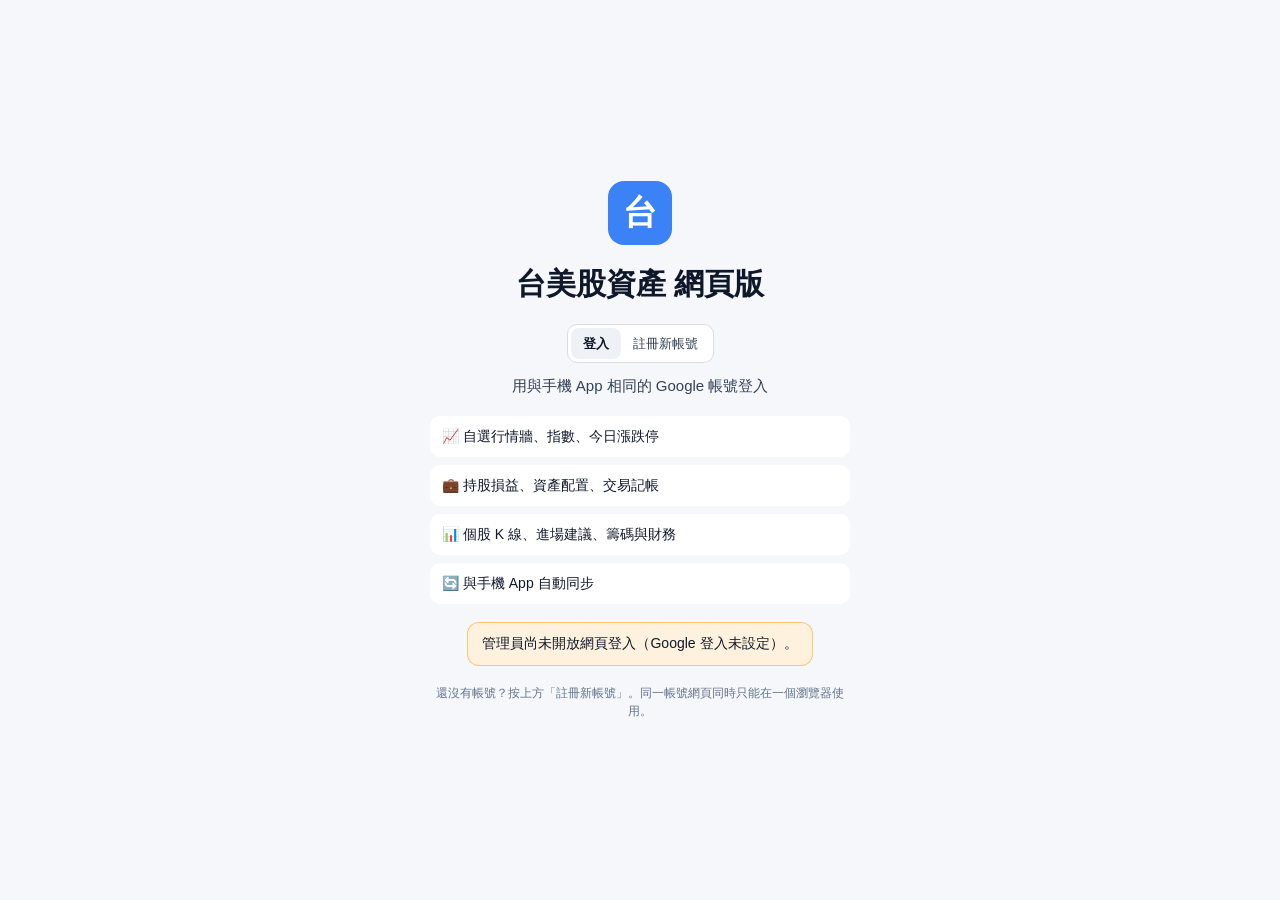
==== web/index.html @ 094830cd "同步 3f45122" ====
<!doctype html>
<html lang="zh-Hant-TW">
<head>
<meta charset="utf-8">
<meta name="viewport" content="width=device-width, initial-scale=1, viewport-fit=cover">
<meta name="theme-color" content="#0f1420">
<title>台美股資產 網頁版</title>
<meta name="description" content="台美股資產網頁版：自選行情、持股損益、交易紀錄、個股 K 線，與手機 App 同步。">
<link rel="icon" href="/web/icon.svg" type="image/svg+xml">
<link rel="manifest" href="/web/manifest.webmanifest">
<script>
  // 測試模式（?dev）：靜態檔改取最新原始碼
  (function () {
    // 每 5 分鐘換一次網址，避免瀏覽器沿用舊版程式
    var q = /[?&]dev\b/.test(location.search) ? '?dev' : '?v=' + Math.floor(Date.now() / 300000);
    document.write('<link rel="stylesheet" href="/web/style.css' + q + '">');
    document.write('<script type="module" src="/web/app.js' + q + '"><\/script>');
  })();
</script>
</head>
<body>
<div id="app"><div class="boot"><div class="logo">台</div><div>載入中…</div></div></div>
<noscript>請開啟 JavaScript 才能使用網頁版。</noscript>
</body>
</html>
---- web/style.css ----
:root {
  --bg: #0f1420; --card: #171d2b; --card2: #1f2637; --border: #2a3346; --text: #e6eaf2; --text2: #b8c0cf; --muted: #8b95a8;
  --primary: #3b82f6; --on-primary: #fff; --up: #ef4444; --down: #22c55e; --flat: #9ca3af; --warn: #f59e0b; --grid: #252d3f; --side: #0c111b; --tip: rgba(15, 20, 32, .85);
  --radius: 14px; --gap: 12px;
  --mono: ui-monospace, "SF Mono", "Roboto Mono", Menlo, Consolas, monospace;
}
:root[data-color="us"] { --up: #22c55e; --down: #ef4444; }
* { box-sizing: border-box; }
html, body { margin: 0; height: 100%; }
body { background: var(--bg); color: var(--text); font: 15px/1.5 -apple-system, BlinkMacSystemFont, "Segoe UI", "Noto Sans TC", "PingFang TC", "Microsoft JhengHei", sans-serif; -webkit-font-smoothing: antialiased; }
a { color: var(--primary); text-decoration: none; }
button { font: inherit; color: inherit; cursor: pointer; }
input, select, textarea { font: inherit; color: var(--text); background: var(--bg); border: 1px solid var(--border); border-radius: 10px; padding: 9px 11px; width: 100%; }
input:focus, select:focus, textarea:focus { outline: 2px solid var(--primary); outline-offset: -1px; }
.num { font-variant-numeric: tabular-nums; font-family: var(--mono); letter-spacing: -0.2px; }
.up { color: var(--up); } .down { color: var(--down); } .flat { color: var(--flat); }
.muted { color: var(--muted); } .text2 { color: var(--text2); }
.small { font-size: 12px; } .big { font-size: 22px; font-weight: 700; }
.hide { display: none !important; }

/* 載入 */
.boot { height: 100vh; display: flex; flex-direction: column; align-items: center; justify-content: center; gap: 14px; color: var(--muted); }
.logo { width: 64px; height: 64px; border-radius: 16px; background: var(--primary); color: #fff; display: flex; align-items: center; justify-content: center; font-size: 34px; font-weight: 700; }

/* 版面：桌機側欄、手機底部導覽 */
.shell { display: grid; grid-template-columns: 220px 1fr; min-height: 100vh; }
.side { position: sticky; top: 0; height: 100vh; border-right: 1px solid var(--border); padding: 18px 12px; display: flex; flex-direction: column; gap: 4px; background: var(--side); }
.brand { display: flex; align-items: center; gap: 10px; padding: 4px 8px 16px; font-weight: 700; font-size: 17px; }
.brand .logo { width: 34px; height: 34px; font-size: 18px; border-radius: 9px; }
.nav a { display: flex; align-items: center; gap: 10px; padding: 10px 12px; border-radius: 10px; color: var(--text2); font-size: 15px; }
.nav a:hover { background: var(--card); }
.nav a.on { background: var(--card2); color: var(--text); font-weight: 600; }
.nav .ic { width: 22px; text-align: center; }
.side .foot { margin-top: auto; padding: 10px 8px; font-size: 12px; color: var(--muted); }
.main { min-width: 0; padding: 20px 28px 40px; max-width: var(--maxw, 1280px); width: 100%; }
.top { display: flex; align-items: center; gap: 12px; margin-bottom: 14px; flex-wrap: wrap; }
.top h1 { font-size: 24px; margin: 0; flex: 1; }
.bottom { display: none; }
@media (max-width: 900px) {
  .shell { grid-template-columns: 1fr; }
  .side { display: none; }
  .main { padding: 14px 14px 90px; }
  .top h1 { font-size: 21px; }
  .bottom { display: flex; position: fixed; left: 0; right: 0; bottom: 0; background: #0c111b; border-top: 1px solid var(--border); z-index: 20; background: var(--side); padding-bottom: env(safe-area-inset-bottom); }
  .bottom a { flex: 1; display: flex; flex-direction: column; align-items: center; padding: 8px 0 6px; font-size: 11px; color: var(--muted); gap: 2px; }
  .bottom a .ic { font-size: 19px; }
  .bottom a.on { color: var(--primary); }
}

/* 卡片 */
.card { background: var(--card); border-radius: var(--radius); padding: 16px; }
.card h2 { font-size: 16px; margin: 0 0 10px; display: flex; align-items: center; gap: 8px; }
.card h2 .r { margin-left: auto; font-size: 13px; font-weight: 400; }
.grid { display: grid; gap: var(--gap); }
.g2 { grid-template-columns: repeat(2, minmax(0, 1fr)); } .g3 { grid-template-columns: repeat(3, minmax(0, 1fr)); } .g4 { grid-template-columns: repeat(4, minmax(0, 1fr)); }
@media (max-width: 900px) { .g3, .g4 { grid-template-columns: repeat(2, minmax(0, 1fr)); } }
@media (max-width: 560px) { .g2.stack, .g3.stack { grid-template-columns: 1fr; } }
.stack-v > * + * { margin-top: var(--gap); }
.tile { background: var(--card2); border-radius: 12px; padding: 12px 14px; }
.tile .k { font-size: 12px; color: var(--muted); }
.tile .v { font-size: 20px; font-weight: 700; margin-top: 2px; }
.tile .s { font-size: 12px; }
.row { display: flex; align-items: center; gap: 10px; }
.row.between { justify-content: space-between; }
.wrap { flex-wrap: wrap; }
.sp { flex: 1; }

/* 按鈕、標籤 */
.btn { border: 1px solid var(--border); background: var(--card2); border-radius: 10px; padding: 8px 14px; font-size: 14px; white-space: nowrap; }
.btn:hover { border-color: var(--primary); }
.btn.primary { background: var(--primary); border-color: var(--primary); color: var(--on-primary); font-weight: 600; }
.btn.danger { color: var(--up); }
.btn.sm { padding: 5px 10px; font-size: 13px; }
.btn:disabled { opacity: .5; cursor: default; }
.chips { display: flex; gap: 6px; overflow-x: auto; scrollbar-width: none; padding-bottom: 2px; }
.chips::-webkit-scrollbar { display: none; }
.chip { border: 1px solid var(--border); background: var(--card); border-radius: 999px; padding: 6px 14px; font-size: 13px; white-space: nowrap; color: var(--text2); }
.chip.on { background: var(--card2); color: var(--text); border-color: var(--primary); font-weight: 600; }
.seg { display: inline-flex; background: var(--card); border: 1px solid var(--border); border-radius: 10px; padding: 3px; }
.seg button { border: 0; background: none; padding: 6px 12px; border-radius: 8px; font-size: 13px; color: var(--text2); }
.seg button.on { background: var(--card2); color: var(--text); font-weight: 600; }
.tag { display: inline-block; font-size: 11px; font-weight: 600; padding: 1px 6px; border-radius: 6px; border: 1px solid; line-height: 1.5; white-space: nowrap; }
.mkt { font-size: 10px; font-weight: 700; padding: 1px 5px; border-radius: 4px; background: #3a2f12; color: #fbbf24; }
.mkt.us { background: #2a2346; color: #a78bfa; }
.badge { display: inline-block; font-weight: 700; padding: 2px 9px; border-radius: 7px; border: 1px solid; font-size: 13px; }

/* 指數列 */
.ticker { display: flex; gap: 8px; overflow-x: auto; scrollbar-width: none; margin-bottom: 10px; }
.ticker::-webkit-scrollbar { display: none; }
.tk { background: var(--card); border-radius: 12px; padding: 8px 12px; min-width: 128px; cursor: pointer; }
.tk .n { font-size: 12px; color: var(--muted); }
.tk .p { font-size: 16px; font-weight: 700; }
.tk .c { font-size: 12px; }
.limitbar { display: flex; align-items: center; gap: 12px; background: var(--card); border-radius: 12px; padding: 8px 12px; margin-bottom: 14px; cursor: pointer; font-size: 13px; }
.limitbar b { font-size: 16px; }

/* 行情牆 */
.wall { display: grid; grid-template-columns: repeat(auto-fill, minmax(var(--wall-w, 220px), 1fr)); gap: 10px; }
.wt { background: var(--card); border: 1.5px solid var(--border); border-radius: 12px; overflow: hidden; cursor: pointer; display: flex; flex-direction: column; position: relative; }
.wt:hover { border-color: var(--primary); }
.wt.upb { border-color: color-mix(in srgb, var(--up) 70%, transparent); }
.wt.downb { border-color: color-mix(in srgb, var(--down) 70%, transparent); }
.wt.lu { background: color-mix(in srgb, var(--up) 22%, var(--card)); }
.wt.ld { background: color-mix(in srgb, var(--down) 22%, var(--card)); }
.wt .hd { display: flex; align-items: baseline; gap: 6px; padding: 7px 10px; background: var(--card2); }
.wt .hd .nm { font-weight: 700; font-size: 15px; white-space: nowrap; overflow: hidden; text-overflow: ellipsis; }
.wt .hd .cd { margin-left: auto; color: #60a5fa; font-weight: 700; font-family: var(--mono); }
.wt .bd { padding: 6px 10px 9px; display: grid; grid-template-columns: 1fr auto; gap: 0 8px; align-items: end; }
.wt .px { font-size: 30px; font-weight: 800; line-height: 1.15; grid-column: 1 / 3; }
.wt .ch { font-size: 14px; }
.wt .pc { font-size: 14px; text-align: right; }
.wt .ex { font-size: 12px; color: var(--text2); }
.wt .ex.r { text-align: right; }
.wt .sk { height: 30px; grid-column: 1 / 3; margin: 2px 0; }
.wt .x { position: absolute; top: 4px; right: 4px; display: none; }
.wt:hover .x { display: block; }

/* 表格 */
.tbl { width: 100%; border-collapse: collapse; font-size: 14px; }
.tbl th { text-align: right; font-weight: 500; color: var(--muted); font-size: 12px; padding: 8px 10px; border-bottom: 1px solid var(--border); white-space: nowrap; cursor: pointer; user-select: none; }
.tbl th:first-child, .tbl td:first-child { text-align: left; }
.tbl td { text-align: right; padding: 10px; border-bottom: 1px solid var(--card2); white-space: nowrap; }
.tbl tr.click { cursor: pointer; }
.tbl tr.click:hover td { background: var(--card2); }
.tbl .nm { font-weight: 600; }
.tbl tfoot td { font-weight: 700; border-top: 1px solid var(--border); border-bottom: 0; }
.scroll-x { overflow-x: auto; }

/* 清單列（手機） */
.list .it { display: flex; align-items: center; gap: 10px; padding: 11px 4px; border-bottom: 1px solid var(--card2); cursor: pointer; }
.list .it:hover { background: var(--card2); }
.list .it .l { flex: 1; min-width: 0; }
.list .it .t1 { font-weight: 600; white-space: nowrap; overflow: hidden; text-overflow: ellipsis; }
.list .it .t2 { font-size: 12px; color: var(--muted); }
.list .it .r { text-align: right; }

/* 對話框 */
.modal-bg { position: fixed; inset: 0; background: rgba(0, 0, 0, .55); display: flex; align-items: center; justify-content: center; z-index: 50; padding: 16px; }
.modal { background: var(--card); border-radius: 16px; width: 100%; max-width: 460px; max-height: 92vh; overflow: auto; padding: 18px; border: 1px solid var(--border); }
.modal h3 { margin: 0 0 12px; font-size: 18px; }
.modal .acts { display: flex; gap: 8px; justify-content: flex-end; margin-top: 16px; }
.field { margin-top: 10px; }
.field label { display: block; font-size: 12px; color: var(--muted); margin-bottom: 4px; }
.toast { position: fixed; left: 50%; bottom: 90px; transform: translateX(-50%); background: #111827; border: 1px solid var(--border); padding: 10px 16px; border-radius: 10px; z-index: 60; font-size: 14px; }

/* 搜尋 */
.search { position: relative; }
.search .res { position: absolute; top: 100%; left: 0; right: 0; background: var(--card); border: 1px solid var(--border); border-radius: 10px; margin-top: 4px; z-index: 30; max-height: 320px; overflow: auto; }
.search .res div { padding: 9px 12px; cursor: pointer; display: flex; gap: 8px; }
.search .res div:hover, .search .res div.sel { background: var(--card2); }

/* 圖表 */
.chart-wrap { position: relative; width: 100%; }
.chart-wrap canvas { width: 100%; display: block; }
.chart-tip { position: absolute; top: 6px; left: 8px; font-size: 12px; pointer-events: none; background: var(--tip); padding: 3px 8px; border-radius: 6px; }

/* 登入 */
.login { min-height: 100vh; display: flex; align-items: center; justify-content: center; padding: 20px; }
.login .box { max-width: 420px; width: 100%; text-align: center; }
.login h1 { margin: 16px 0 6px; }
.login .feat { text-align: left; margin: 18px 0; display: grid; gap: 8px; }
.login .feat div { background: var(--card); border-radius: 10px; padding: 10px 12px; font-size: 14px; }
.gbtn { display: flex; justify-content: center; min-height: 44px; }

/* 鎖定 */
.locked { text-align: center; padding: 26px 16px; }
.locked .ic { font-size: 30px; }
.bar { height: 8px; border-radius: 4px; background: var(--card2); overflow: hidden; display: flex; }
.bar > div { height: 100%; }
.legend { display: flex; flex-wrap: wrap; gap: 6px 14px; font-size: 12px; margin-top: 8px; }
.legend i { display: inline-block; width: 9px; height: 9px; border-radius: 3px; margin-right: 5px; }
.cmp td, .cmp th { text-align: center !important; }
.cmp td:first-child, .cmp th:first-child { text-align: left !important; }
.notice { background: color-mix(in srgb, var(--warn) 14%, var(--card)); border: 1px solid color-mix(in srgb, var(--warn) 50%, transparent); border-radius: 12px; padding: 10px 14px; font-size: 14px; }
.notice.err { background: color-mix(in srgb, var(--up) 12%, var(--card)); border-color: color-mix(in srgb, var(--up) 50%, transparent); }
.empty { text-align: center; color: var(--muted); padding: 30px 10px; }

.m-only { display: none; }
@media (max-width: 700px) { .m-only { display: block; } .d-only { display: none !important; } }

.gsearch { margin: 0 4px 12px; }
.gsearch input { padding: 8px 10px; font-size: 14px; background: var(--card); }
.side { overflow-y: auto; }
.nav a { padding: 8px 12px; }
@media (max-width: 560px) { .wall { grid-template-columns: repeat(2, minmax(0, 1fr)); gap: 8px; } .wt .px { font-size: 22px; } .wt .hd .cd { display: none; } }

.heat { display: flex; flex-wrap: wrap; gap: 4px; }
.heat .ht { flex: 1 1 120px; min-height: 84px; border-radius: 8px; padding: 8px 10px; cursor: pointer; display: flex; flex-direction: column; justify-content: center; color: #fff; text-shadow: 0 1px 2px rgba(0,0,0,.4); }
.heat .ht:hover { outline: 2px solid var(--primary); }
.heat .ht .n { font-weight: 700; white-space: nowrap; overflow: hidden; text-overflow: ellipsis; }
.heat .ht .p { font-size: 18px; font-weight: 800; }
.heat .ht .c { font-size: 11px; opacity: .85; }

.bars { display: flex; align-items: flex-end; gap: 6px; height: 190px; padding-top: 18px; }
.bars .b { flex: 1; min-width: 0; height: 100%; display: flex; flex-direction: column; justify-content: flex-end; align-items: center; }
.bars .col { width: 70%; border-radius: 4px 4px 0 0; min-height: 1px; }
.bars .v { font-size: 10px; color: var(--text2); margin-bottom: 2px; white-space: nowrap; }
.bars .k { font-size: 11px; color: var(--muted); margin-top: 4px; white-space: nowrap; }

.mcal { display: grid; grid-template-columns: repeat(6, minmax(0, 1fr)); gap: 6px; }
@media (max-width: 560px) { .mcal { grid-template-columns: repeat(3, minmax(0, 1fr)); } }
.mcal .mc { border-radius: 8px; padding: 8px; text-align: center; }
.mcal .mc .num { font-size: 13px; font-weight: 700; }

.cal { display: grid; grid-template-columns: repeat(7, minmax(0, 1fr)); gap: 4px; }
.cal .w { text-align: center; font-size: 11px; color: var(--muted); padding: 2px 0; }
.cal .d { border-radius: 6px; padding: 4px 6px; min-height: 46px; }
.cal .d .dn { font-size: 11px; color: var(--text2); }
.cal .d .num { font-size: 11px; font-weight: 700; text-align: right; }
.card h2 .seg button { padding: 3px 8px; font-size: 12px; }

.cal2 .d { min-height: 92px; overflow: hidden; }
.cal2 .d.today { outline: 2px solid var(--primary); }
.cal2 .ev { font-size: 11px; line-height: 1.3; border-left: 3px solid; padding: 1px 4px; margin-top: 3px; background: var(--card); border-radius: 3px; white-space: nowrap; overflow: hidden; text-overflow: ellipsis; }
@media (max-width: 700px) { .cal2 .d { min-height: 60px; } .cal2 .ev { font-size: 0; height: 5px; padding: 0; border-left: 0; background: var(--c); } }
.cal2 .d { background: var(--card2); }

.netbar { position: fixed; top: 0; left: 50%; transform: translateX(-50%); background: color-mix(in srgb, var(--warn) 25%, #111827); border: 1px solid var(--warn); color: #fde68a; padding: 6px 14px; border-radius: 0 0 10px 10px; font-size: 13px; z-index: 70; }

.band { position: relative; display: flex; height: 34px; border-radius: 6px; overflow: hidden; }
.band > div { flex: 1; display: flex; align-items: flex-end; justify-content: center; font-size: 10px; color: var(--text2); padding-bottom: 2px; }
.band > i { position: absolute; top: 0; bottom: 0; width: 3px; background: #fff; box-shadow: 0 0 4px #000; transform: translateX(-50%); }
.vp .row { gap: 8px; margin: 2px 0; }

/* 淺色主題 */
:root[data-theme="light"] { --bg: #f5f7fb; --card: #ffffff; --card2: #eef2f7; --border: #d7dde8; --text: #0f172a; --text2: #334155; --muted: #64748b; --grid: #e5e9f0; --side: #ffffff; --tip: rgba(255, 255, 255, .92); --flat: #64748b; }
:root[data-theme="light"] .wt .hd .cd { color: #2563eb; }
:root[data-theme="light"] .mkt { background: #fef3c7; color: #92400e; } :root[data-theme="light"] .mkt.us { background: #ede9fe; color: #5b21b6; }
:root[data-theme="light"] .card, :root[data-theme="light"] .tk, :root[data-theme="light"] .limitbar { box-shadow: 0 1px 2px rgba(15, 23, 42, .06); border: 1px solid #e5e9f0; }
:root[data-theme="light"] .heat .ht { color: #0f172a; text-shadow: none; }
:root[data-theme="light"] .netbar { color: #78350f; background: #fef3c7; }
:root[data-theme="light"] .toast { background: #1f2937; color: #fff; }
/* 總覽卡片網格 */
.dash { display: grid; grid-template-columns: repeat(2, minmax(0, 1fr)); gap: var(--gap); grid-auto-flow: row dense; }
.dash > div { min-width: 0; } .dash > .span2 { grid-column: 1 / -1; } .dash > div > .card { height: 100%; }
@media (max-width: 900px) { .dash { grid-template-columns: 1fr; } }
/* 精簡側欄 */
@media (min-width: 901px) {
  :root[data-side="mini"] .shell { grid-template-columns: 68px 1fr; }
  :root[data-side="mini"] .side { padding: 14px 8px; }
  :root[data-side="mini"] .brand { font-size: 0; justify-content: center; padding: 4px 0 12px; }
  :root[data-side="mini"] .gsearch, :root[data-side="mini"] .side .foot { display: none; }
  :root[data-side="mini"] .nav a { justify-content: center; padding: 10px 0; } :root[data-side="mini"] .nav a span:last-child { display: none; }
  :root[data-side="mini"] .nav a .ic { font-size: 19px; }
}
/* 緊湊密度 */
:root[data-density="compact"] { --gap: 8px; }
:root[data-density="compact"] .card { padding: 11px 12px; }
:root[data-density="compact"] .tile { padding: 8px 10px; } :root[data-density="compact"] .tile .v { font-size: 17px; }
:root[data-density="compact"] .tbl td { padding: 6px 8px; } :root[data-density="compact"] .list .it { padding: 7px 4px; }
:root[data-density="compact"] .main { padding-top: 12px; }
.chart-wrap canvas { cursor: crosshair; touch-action: pan-y; }
#stab { overflow-x: auto; max-width: 100%; }
#stab button { white-space: nowrap; }
/* 各頁自訂版面：統一卡片間距 */
.laydash > div > * { margin-top: 0 !important; margin-bottom: 0 !important; }
.laydash > div > .card { height: 100%; }
@media (max-width: 900px) { .laydash { grid-template-columns: 1fr !important; } .laydash > div { grid-column: auto !important; } }
/* 手機版：避免格狀內容撐破版面 */
.grid > *, .wall > * { min-width: 0; }
@media (max-width: 900px) {
  .top { flex-wrap: wrap; gap: 8px; }
  .top h1 { flex: 1 1 100%; }
  #stab { display: flex; overflow-x: auto; flex-wrap: nowrap !important; scrollbar-width: none; }
  .modal { max-width: calc(100vw - 24px); }
  .modal .tbl { font-size: 12px; }
}
@media (max-width: 900px) { .top .btn, .top select { padding: 6px 10px; font-size: 13px; } }
.drop-hint { outline: 2px dashed var(--primary); outline-offset: 2px; }
[draggable="true"] { -webkit-user-drag: element; }
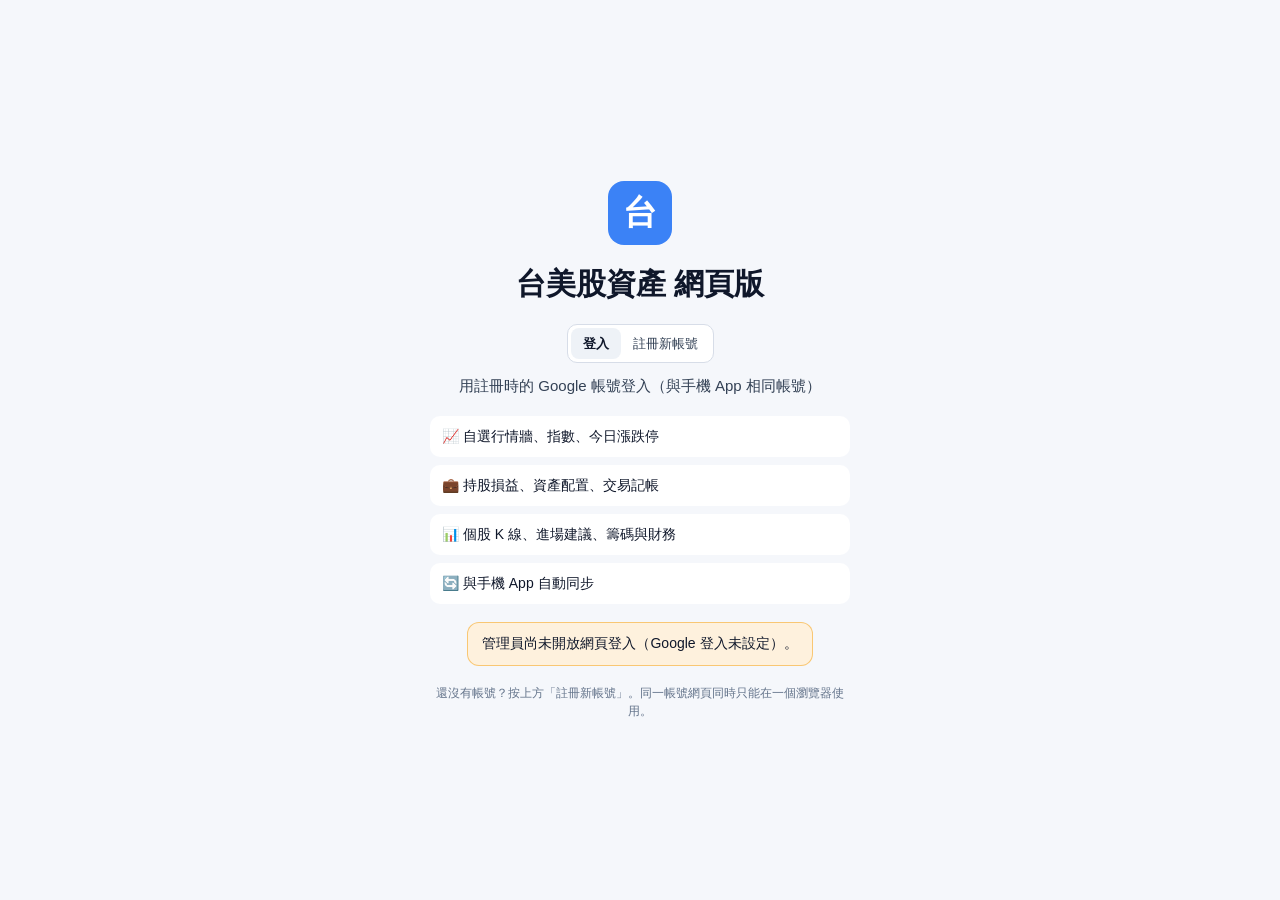
==== commit fbf78e68: "同步 f2f4ccf" ====
--- a/web/index.html
+++ b/web/index.html
@@ -6,7 +6,7 @@
 <meta name="theme-color" content="#0f1420">
 <title>台美股資產 網頁版</title>
 <meta name="description" content="台美股資產網頁版：自選行情、持股損益、交易紀錄、個股 K 線，與手機 App 同步。">
-<link rel="icon" href="/web/icon.svg" type="image/svg+xml">
+<link rel="icon" href="/web/icon.svg" type="image/svg+xml"><link rel="apple-touch-icon" href="/web/app-icon.png">
 <link rel="manifest" href="/web/manifest.webmanifest">
 <script>
   // 測試模式（?dev）：靜態檔改取最新原始碼
--- a/web/style.css
+++ b/web/style.css
@@ -268,3 +268,13 @@
 @media (max-width: 900px) { .top .btn, .top select { padding: 6px 10px; font-size: 13px; } }
 .drop-hint { outline: 2px dashed var(--primary); outline-offset: 2px; }
 [draggable="true"] { -webkit-user-drag: element; }
+/* 十字線疊層 */
+.chart-wrap canvas.xh { position: absolute; left: 0; top: 0; pointer-events: none; }
+#stab #stabE { opacity: .7; }
+/* 下載手機 App */
+.dlapp { display: flex; align-items: center; gap: 10px; padding: 8px; margin-bottom: 10px; border: 1px solid var(--border); border-radius: 12px; background: var(--card2); color: var(--text); text-decoration: none; }
+.dlapp:hover { border-color: var(--primary); }
+.dlapp img { border-radius: 10px; flex: none; }
+.dlapp .l { flex: 1; min-width: 0; line-height: 1.3; }
+.dlapp.big { margin: 0; border: none; background: none; padding: 2px; }
+.dlapp.big b { font-size: 16px; }
